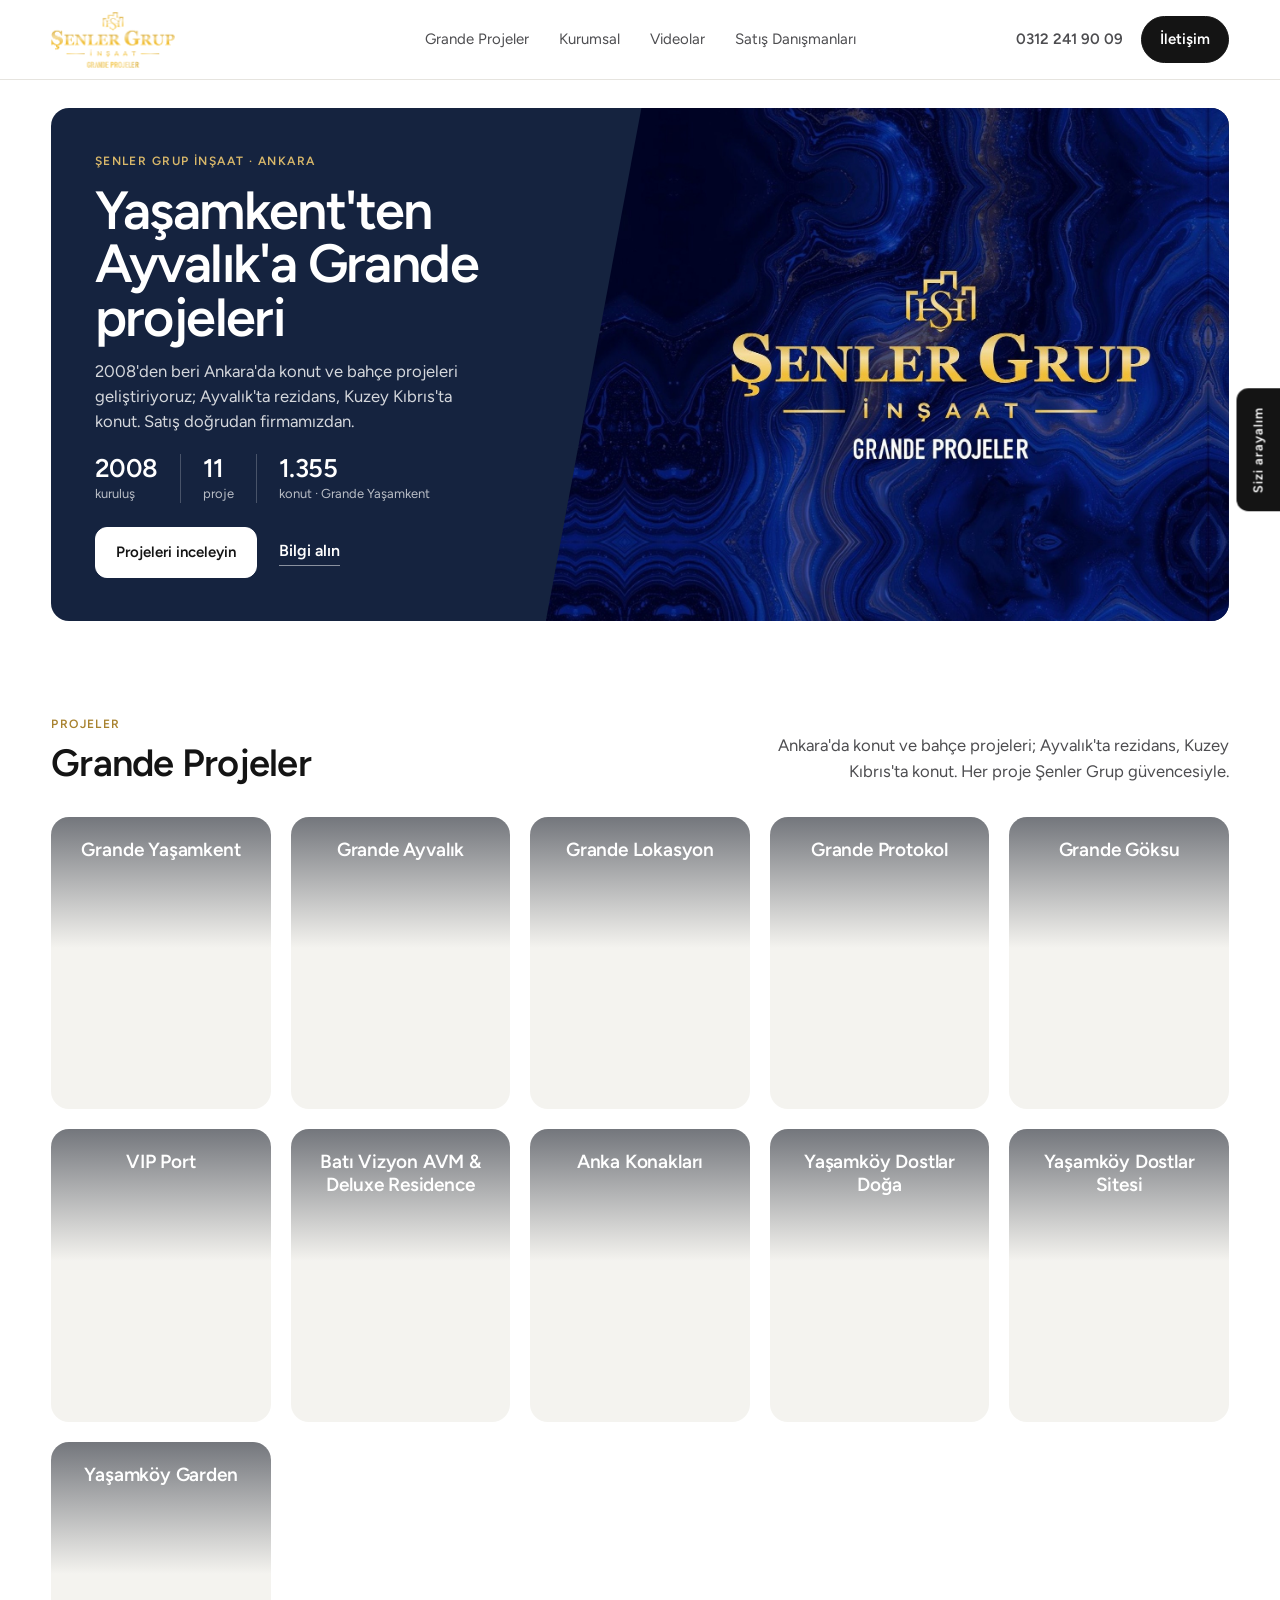
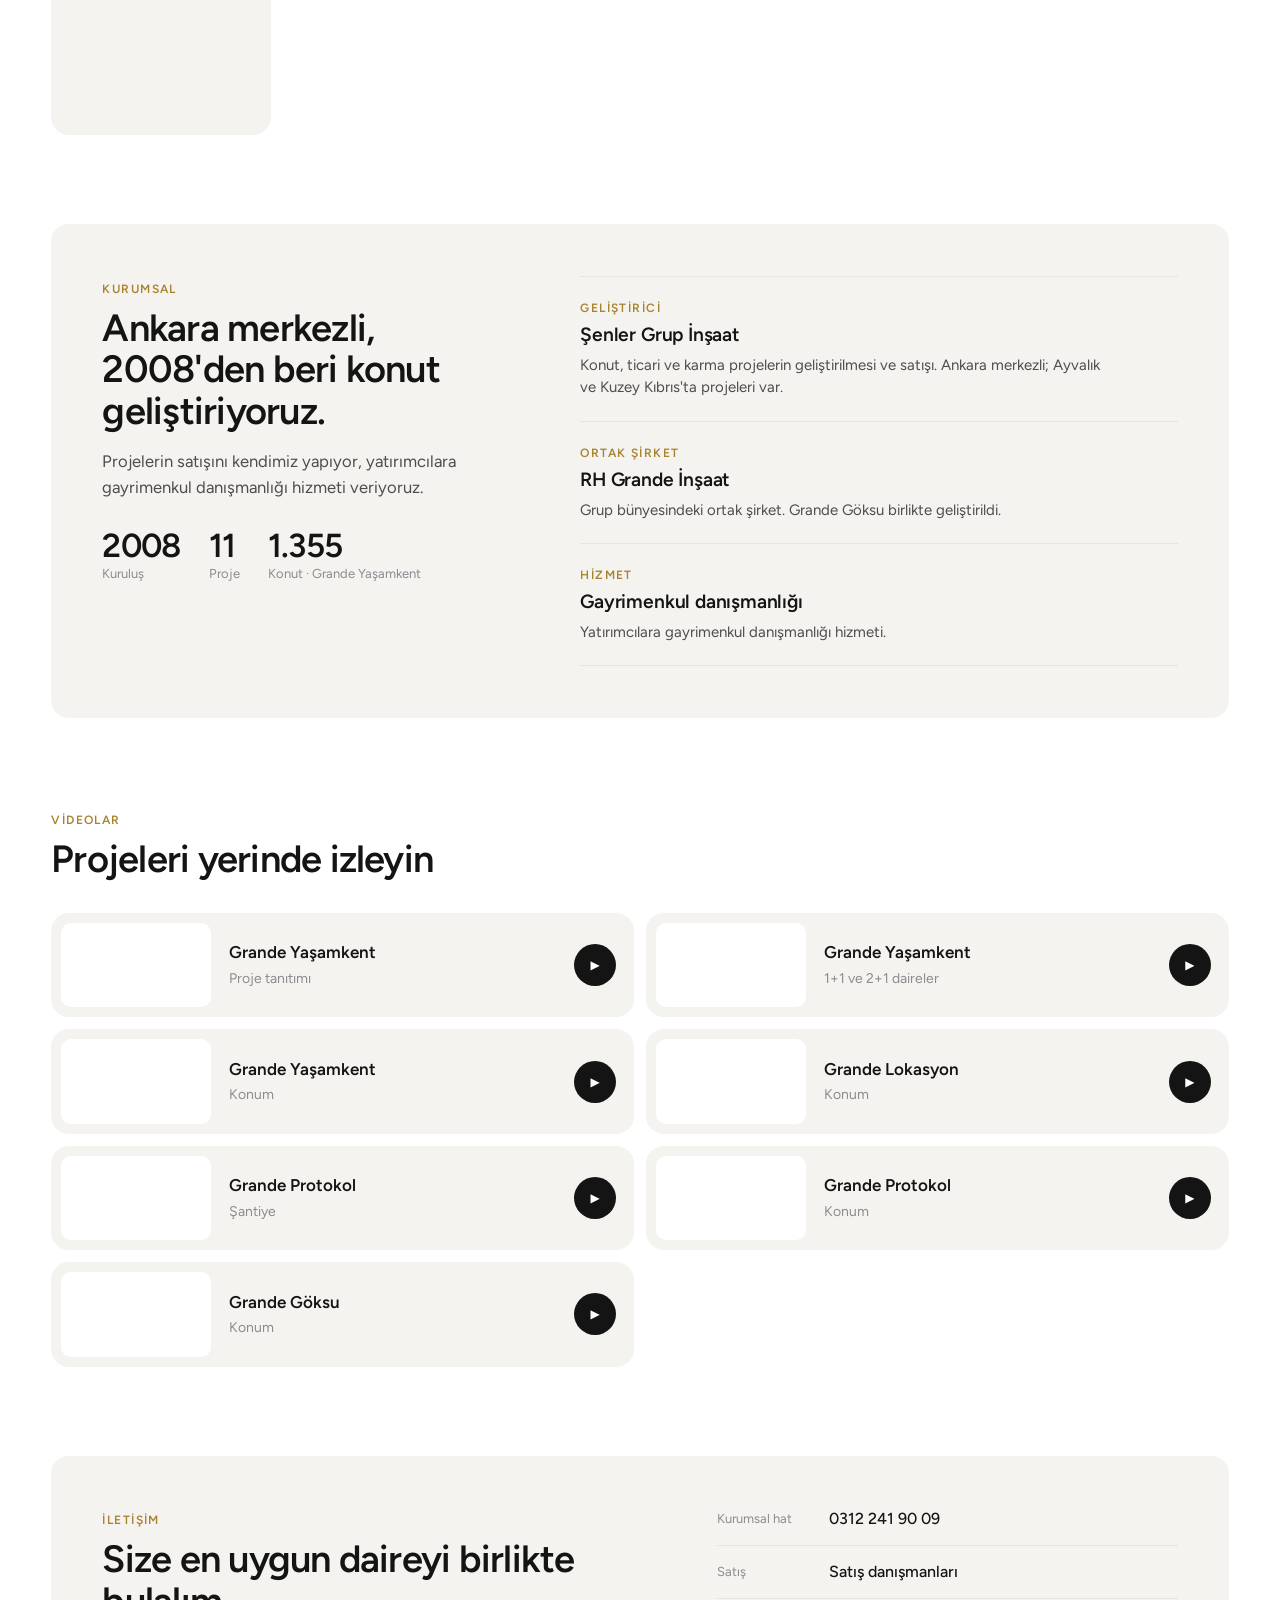
==== index.html @ 1572de28 "Şenler Grup İnşaat — tasarım C önizlemesi Co-Authored-By: Claude Opus 5.5 <noreply@anthropic.com>" ====
<!doctype html><html lang="tr"><head><meta charset="utf-8"><meta name="robots" content="noindex, nofollow"><title>Şenler Grup İnşaat</title><meta http-equiv="refresh" content="0; url=tasarim-c/"></head><body><a href="tasarim-c/">Şenler Grup İnşaat</a></body></html>
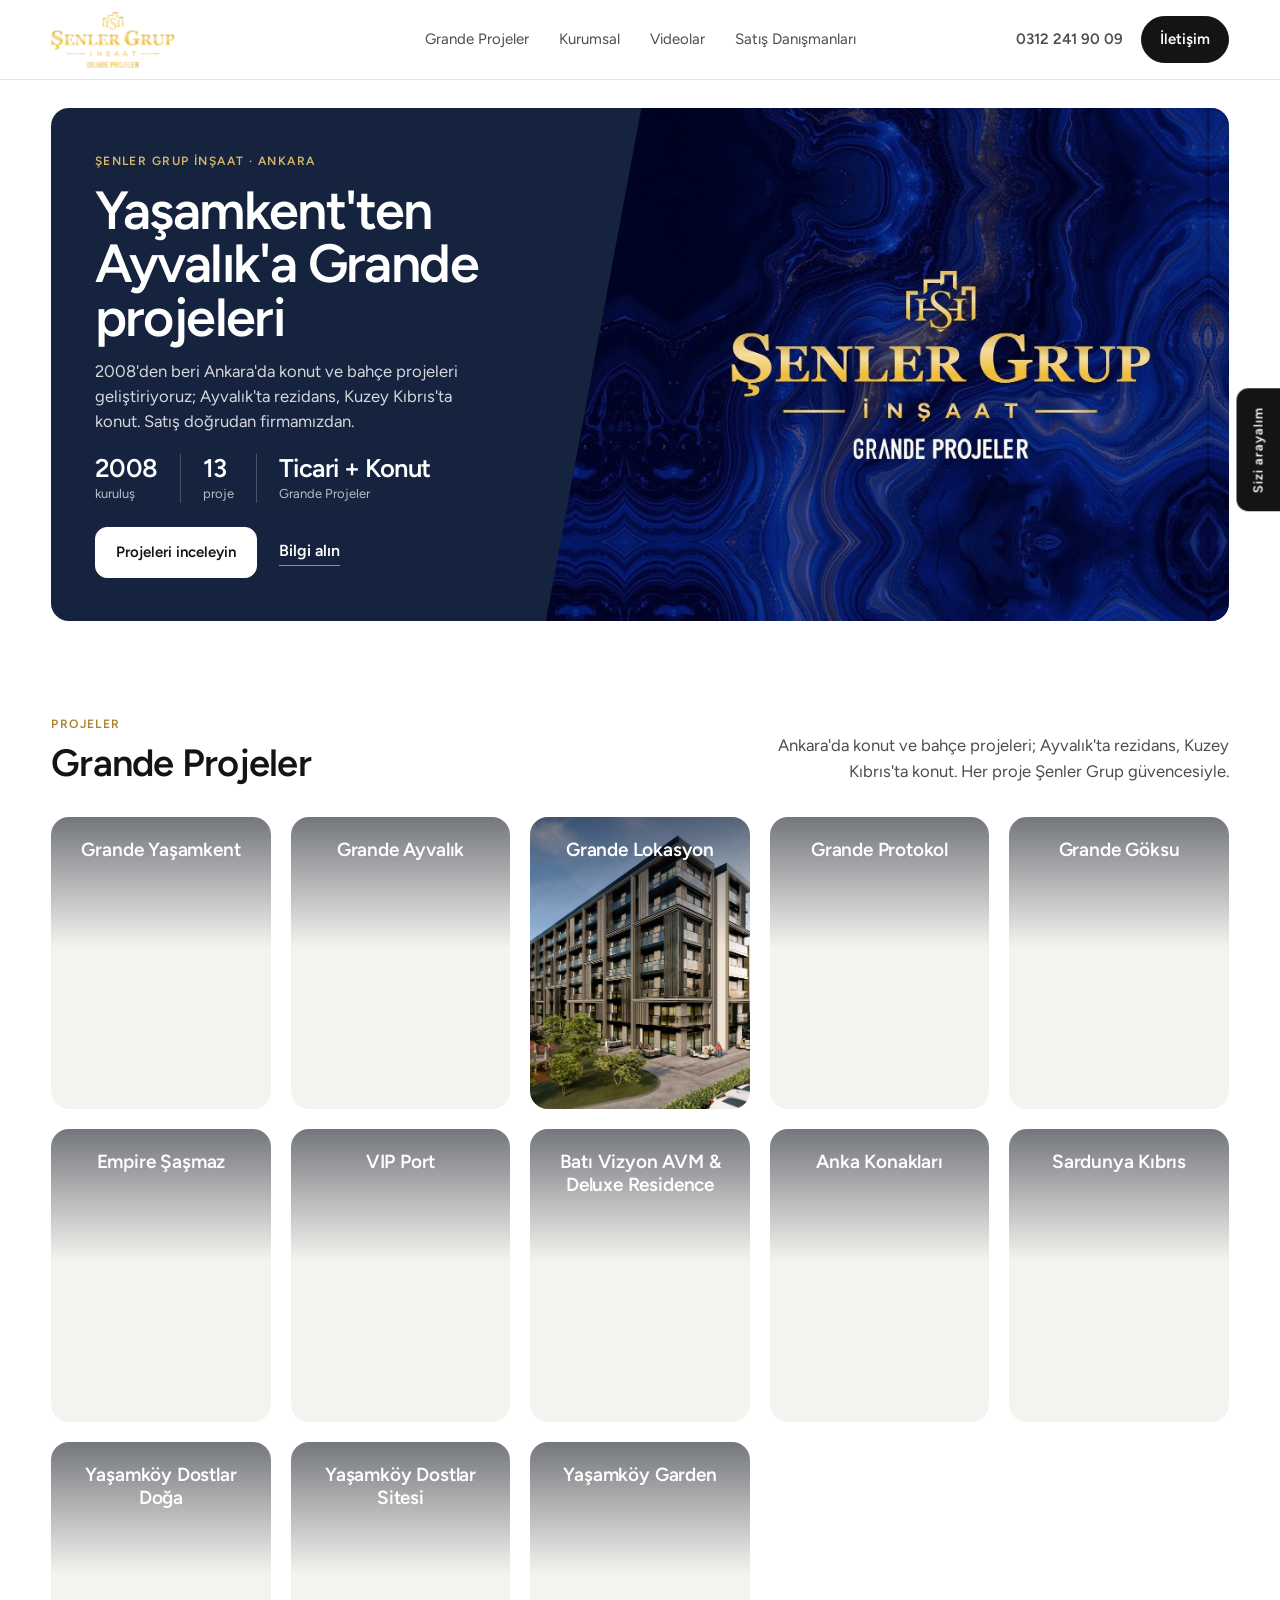
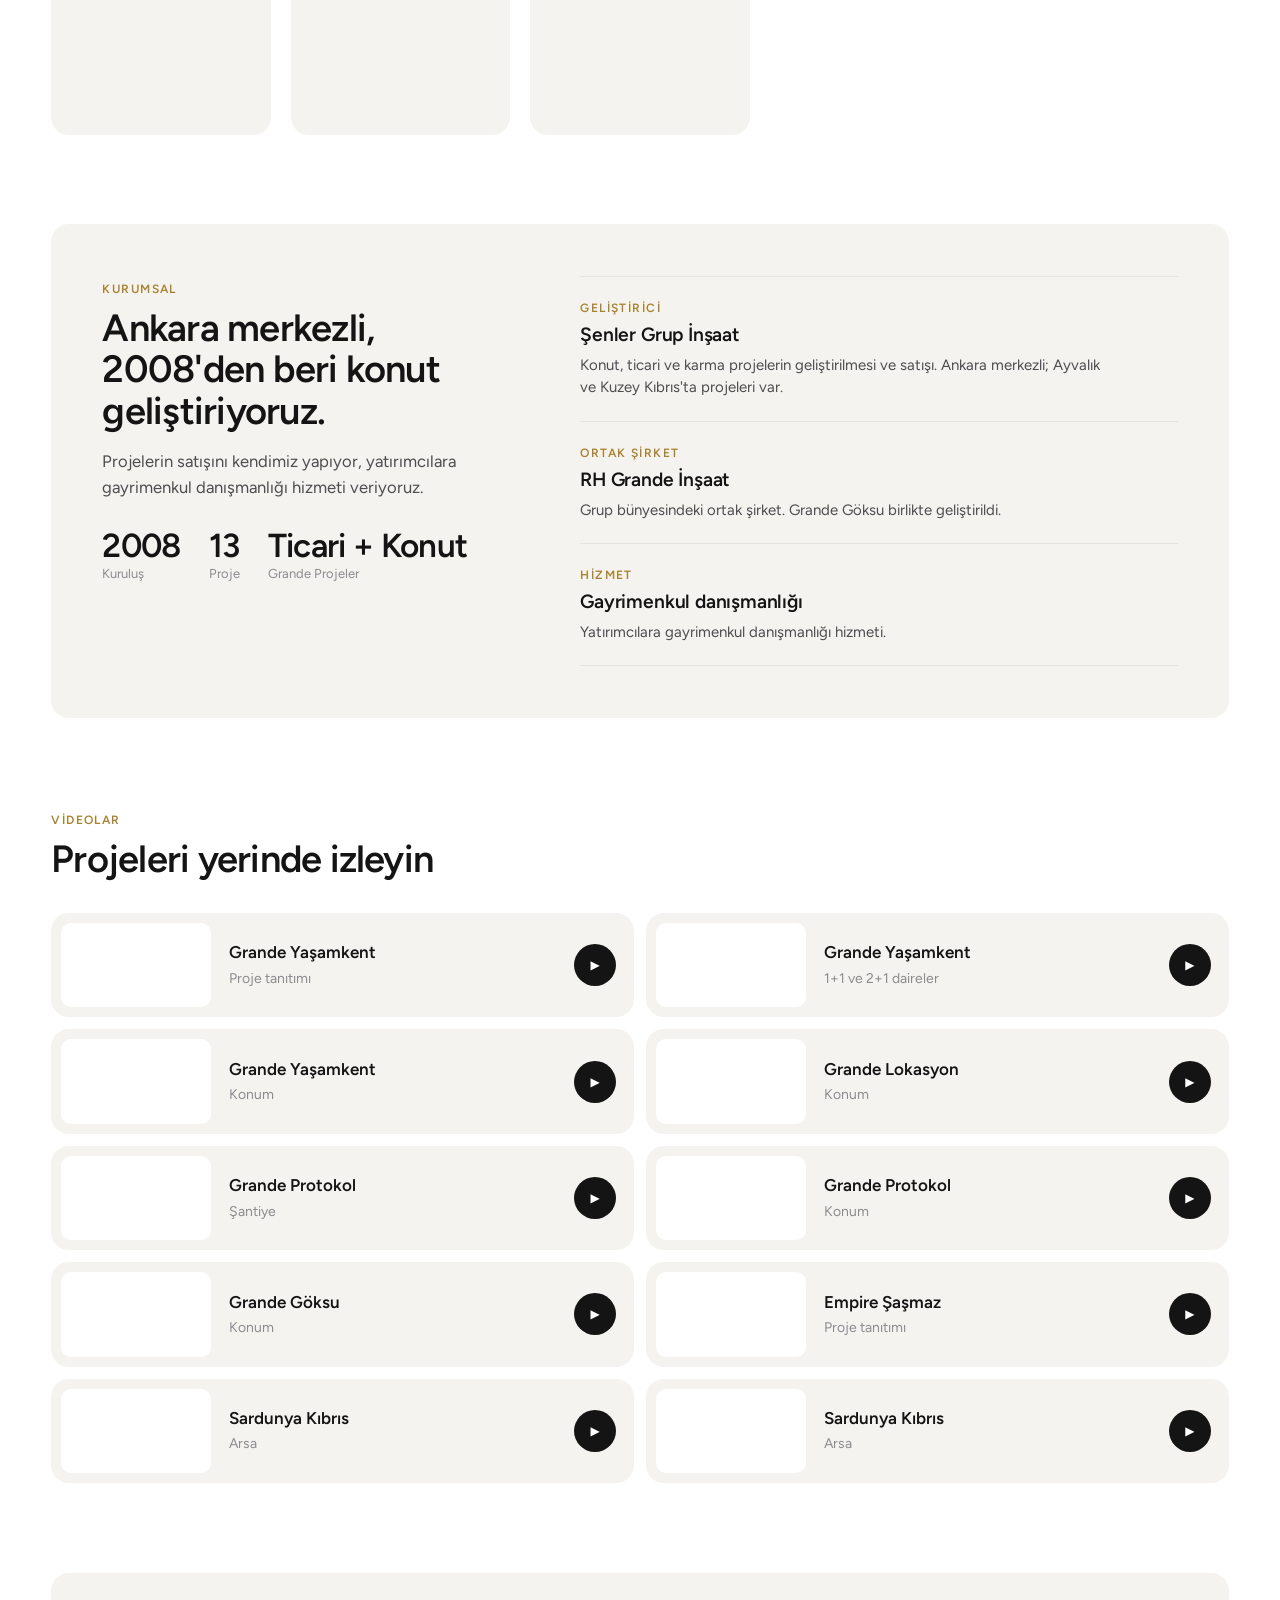
==== commit 6c817442: "Sekme simgesi" ====
--- a/index.html
+++ b/index.html
@@ -1 +1 @@
-<!doctype html><html lang="tr"><head><meta charset="utf-8"><meta name="robots" content="noindex, nofollow"><title>Şenler Grup İnşaat</title><meta http-equiv="refresh" content="0; url=tasarim-c/"></head><body><a href="tasarim-c/">Şenler Grup İnşaat</a></body></html>
+<!doctype html><html lang="tr"><head><meta charset="utf-8"><meta name="robots" content="noindex, nofollow"><title>Şenler Grup İnşaat</title><link rel="icon" href="favicon.ico"><meta http-equiv="refresh" content="0; url=tasarim-c/"></head><body><a href="tasarim-c/">Şenler Grup İnşaat</a></body></html>
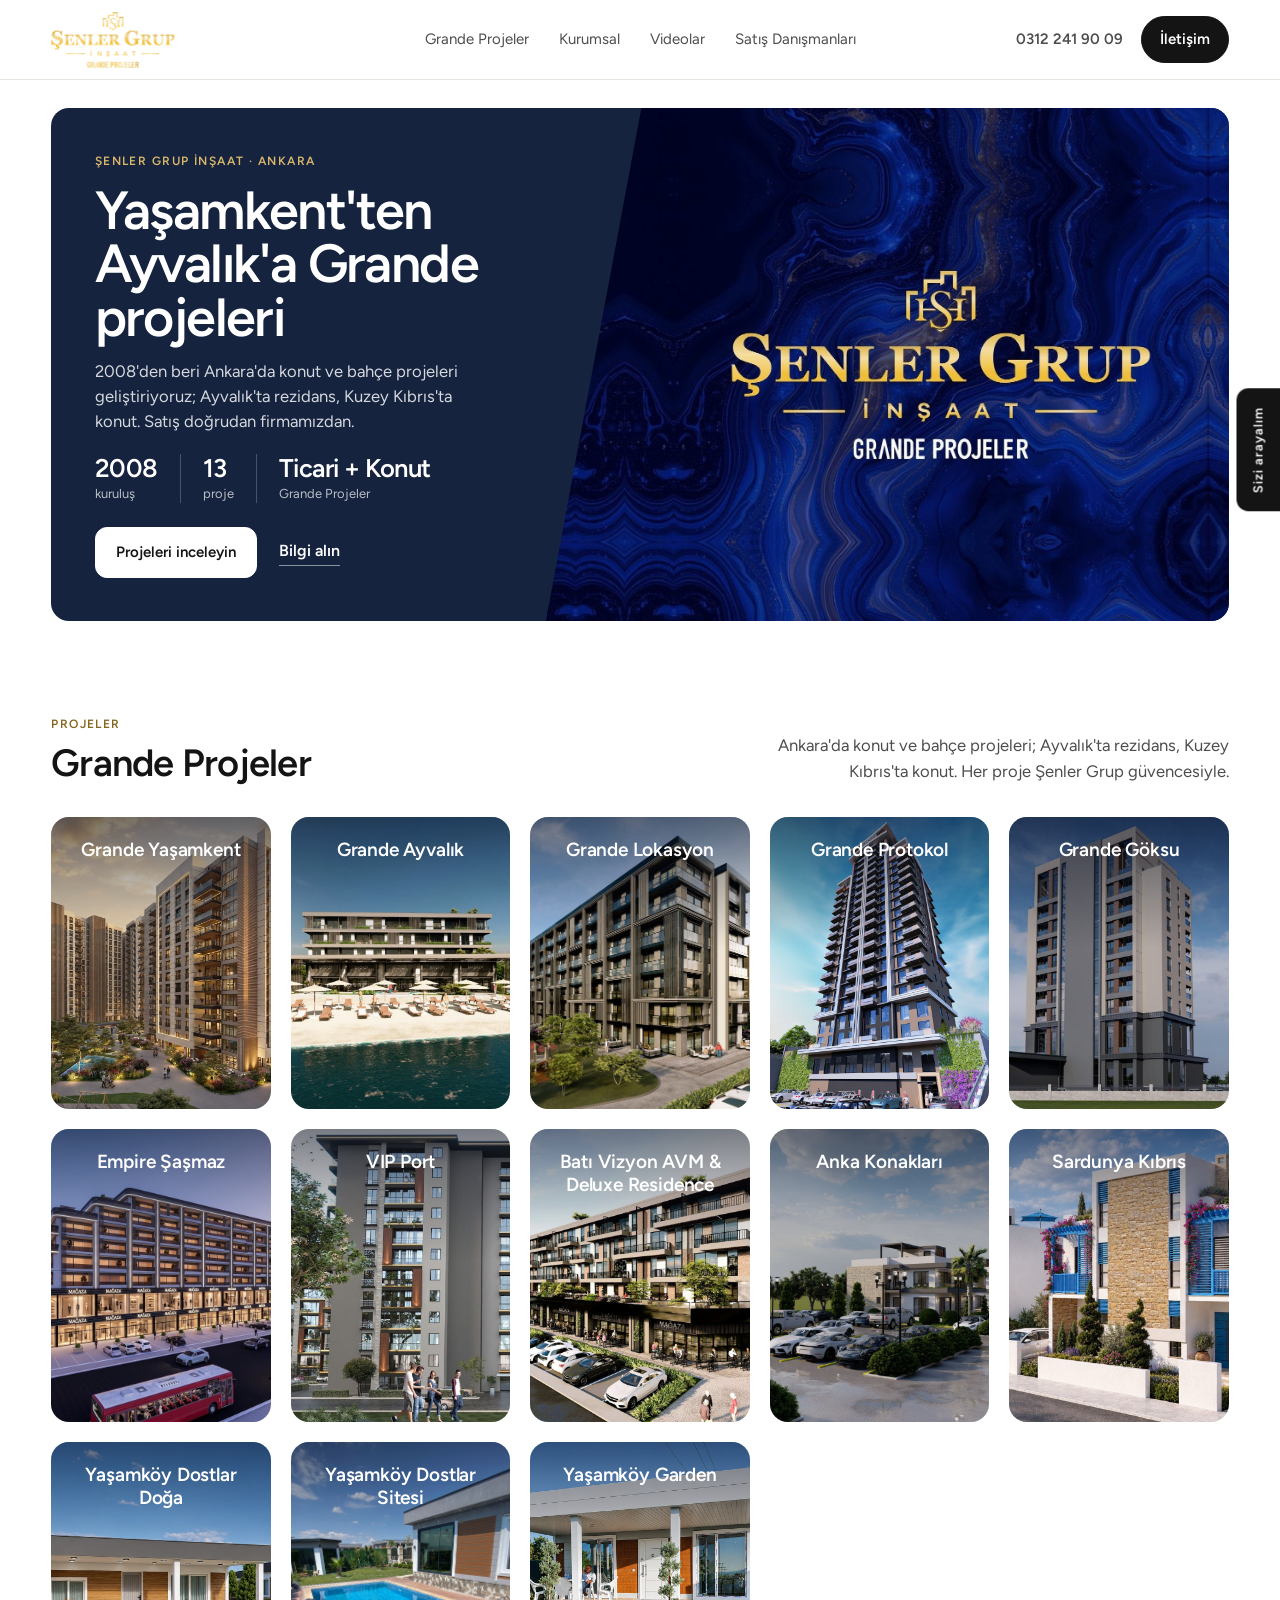
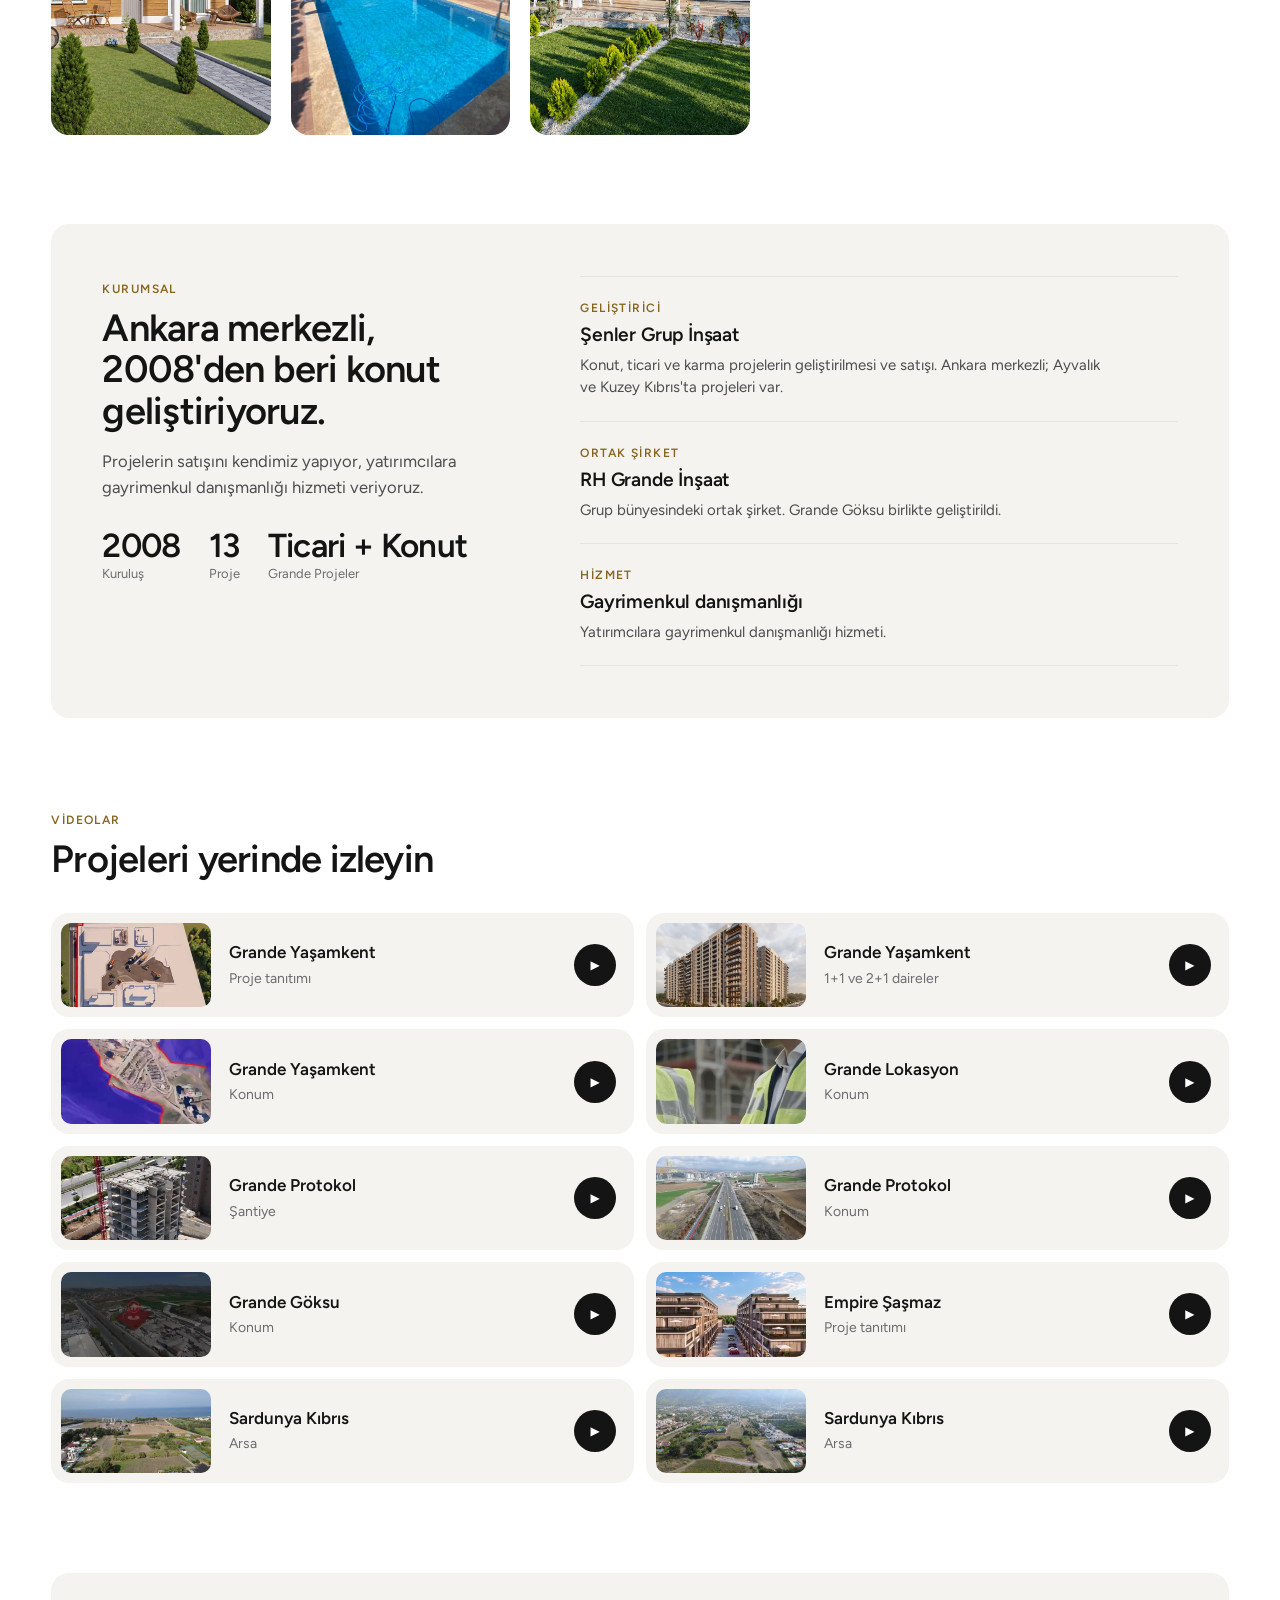
==== commit 1749afe6: "Başlık, açıklama, kontrast, diğer projeler sırası, plan görselleri" ====
--- a/index.html
+++ b/index.html
@@ -1 +1 @@
-<!doctype html><html lang="tr"><head><meta charset="utf-8"><meta name="robots" content="noindex, nofollow"><title>Şenler Grup İnşaat</title><link rel="icon" href="favicon.ico"><meta http-equiv="refresh" content="0; url=tasarim-c/"></head><body><a href="tasarim-c/">Şenler Grup İnşaat</a></body></html>
+<!doctype html><html lang="tr"><head><meta charset="utf-8"><meta name="robots" content="noindex, nofollow"><title>Şenler Grup İnşaat — Ankara'da Konut ve Ticari Projeler</title><link rel="icon" href="favicon.ico"><meta http-equiv="refresh" content="0; url=tasarim-c/"></head><body><a href="tasarim-c/">Şenler Grup İnşaat</a></body></html>
